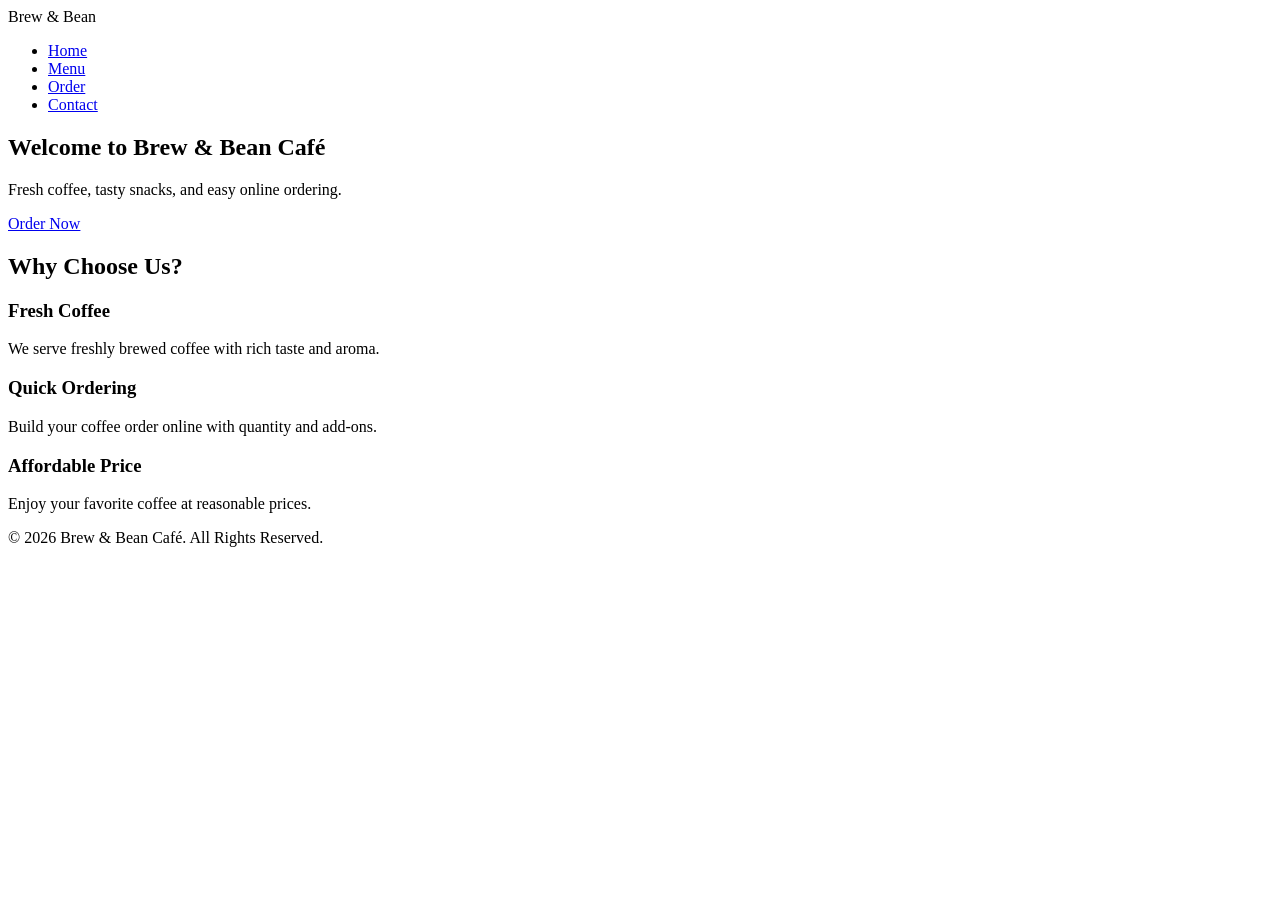
==== index.html @ 56392249 "Add files via upload" ====
<!DOCTYPE html>
<html lang="en">
<head>
    <meta charset="UTF-8">
    <meta name="viewport" content="width=device-width, initial-scale=1.0">
    <title>Home | Brew & Bean Café</title>
    <!--link rel="stylesheet" href="style.css"-->
</head>
<body>

    <nav class="navbar">
        <div class="logo">Brew & Bean</div>

        <ul class="nav-links">
            <li><a class="active" href="index.html">Home</a></li>
            <li><a href="menu.html">Menu</a></li>
            <li><a href="order.html">Order</a></li>
            <li><a href="contact.html">Contact</a></li>
        </ul>
    </nav>

    <section class="hero">
        <div class="hero-content">
            <h1>Welcome to Brew & Bean Café</h1>
            <p>Fresh coffee, tasty snacks, and easy online ordering.</p>
            <a href="order.html" class="btn">Order Now</a>
        </div>
    </section>

    <section class="section">
        <h2>Why Choose Us?</h2>

        <div class="feature-box">
            <div class="card">
                <h3>Fresh Coffee</h3>
                <p>We serve freshly brewed coffee with rich taste and aroma.</p>
            </div>

            <div class="card">
                <h3>Quick Ordering</h3>
                <p>Build your coffee order online with quantity and add-ons.</p>
            </div>

            <div class="card">
                <h3>Affordable Price</h3>
                <p>Enjoy your favorite coffee at reasonable prices.</p>
            </div>
        </div>
    </section>

    <footer>
        <p>&copy; 2026 Brew & Bean Café. All Rights Reserved.</p>
    </footer>

</body>
</html>
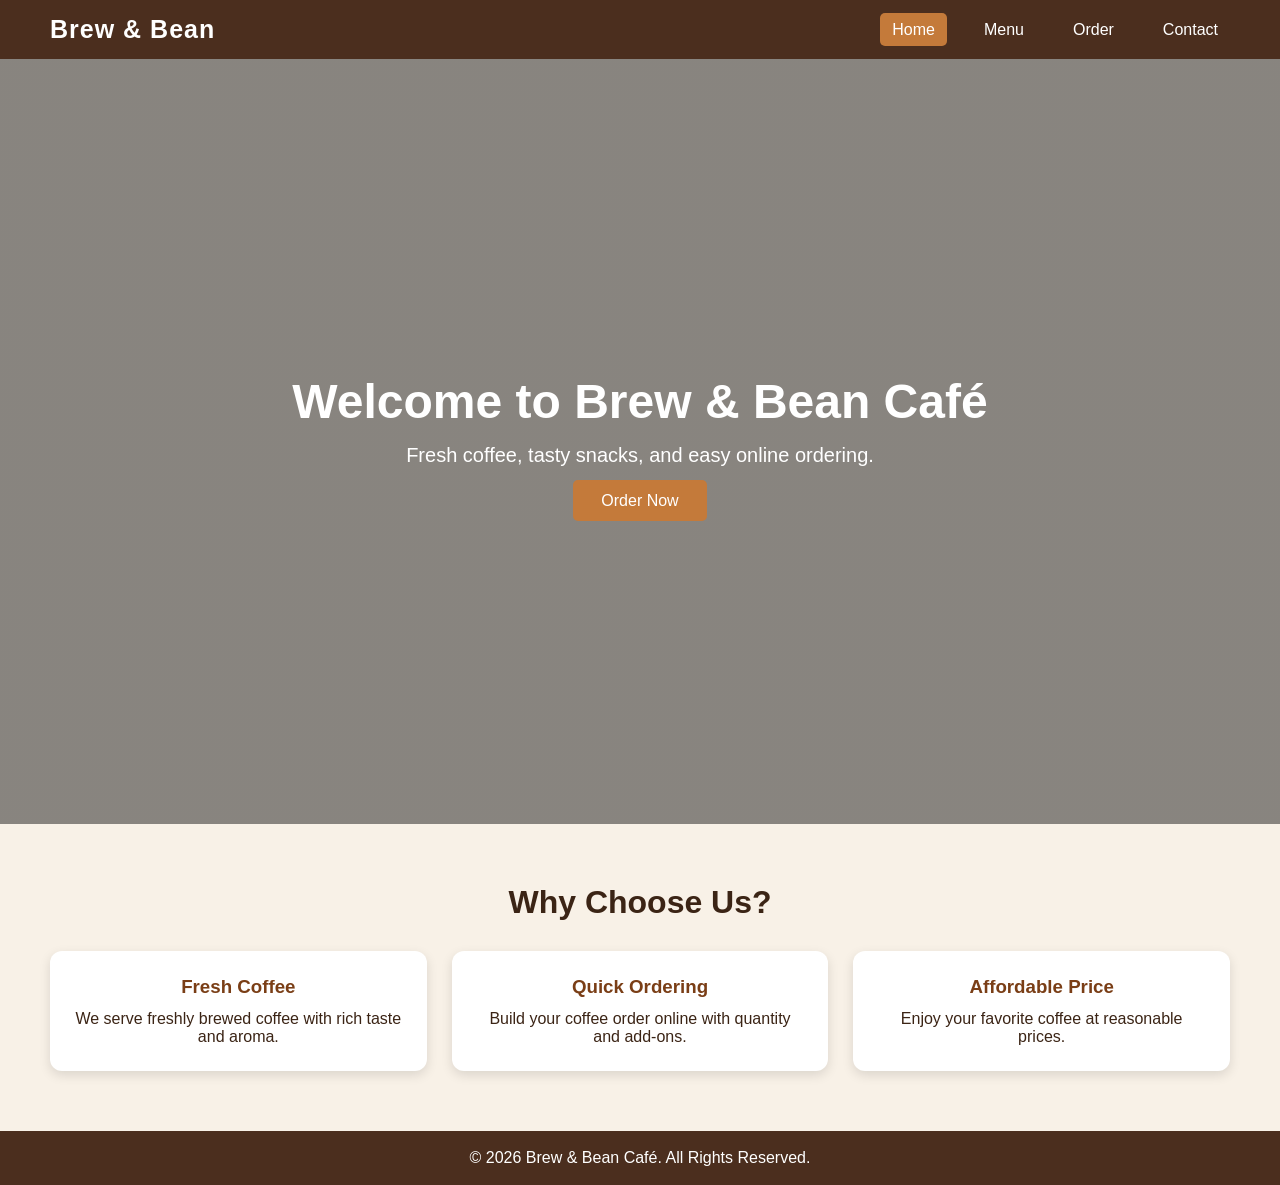
==== commit 3547aab8: "link css" ====
--- a/index.html
+++ b/index.html
@@ -4,7 +4,7 @@
     <meta charset="UTF-8">
     <meta name="viewport" content="width=device-width, initial-scale=1.0">
     <title>Home | Brew & Bean Café</title>
-    <!--link rel="stylesheet" href="style.css"-->
+    <link rel="stylesheet" href="style.css">
 </head>
 <body>
 
--- a/style.css
+++ b/style.css
@@ -0,0 +1,269 @@
+* {
+    margin: 0;
+    padding: 0;
+    box-sizing: border-box;
+}
+
+body {
+    font-family: Arial, sans-serif;
+    background: #f8f1e7;
+    color: #3b2415;
+}
+
+/* Navigation Bar */
+.navbar {
+    background: #4b2e1e;
+    color: white;
+    display: flex;
+    justify-content: space-between;
+    align-items: center;
+    padding: 15px 50px;
+}
+
+.logo {
+    font-size: 25px;
+    font-weight: bold;
+    letter-spacing: 1px;
+}
+
+.nav-links {
+    list-style: none;
+    display: flex;
+    gap: 25px;
+}
+
+.nav-links li {
+    display: inline-block;
+}
+
+.nav-links a {
+    color: white;
+    text-decoration: none;
+    font-size: 16px;
+    padding: 8px 12px;
+    border-radius: 5px;
+}
+
+.nav-links a:hover,
+.nav-links a.active {
+    background: #c47a3a;
+}
+
+/* Home Hero */
+.hero {
+    height: 85vh;
+    background: linear-gradient(rgba(0,0,0,0.45), rgba(0,0,0,0.45)),
+                url("https://images.unsplash.com/photo-1495474472287-4d71bcdd2085");
+    background-size: cover;
+    background-position: center;
+    display: flex;
+    justify-content: center;
+    align-items: center;
+    text-align: center;
+    color: white;
+}
+
+.hero-content h1 {
+    font-size: 48px;
+    margin-bottom: 15px;
+}
+
+.hero-content p {
+    font-size: 20px;
+    margin-bottom: 25px;
+}
+
+.btn {
+    background: #c47a3a;
+    color: white;
+    padding: 12px 28px;
+    text-decoration: none;
+    border-radius: 5px;
+}
+
+.btn:hover {
+    background: #9b5d27;
+}
+
+/* Page Header */
+.page-header {
+    background: #f1dfc8;
+    text-align: center;
+    padding: 50px 20px;
+}
+
+.page-header h1 {
+    font-size: 38px;
+    margin-bottom: 10px;
+}
+
+.page-header p {
+    font-size: 18px;
+}
+
+/* Common Section */
+.section {
+    padding: 60px 50px;
+    text-align: center;
+}
+
+.section h2 {
+    font-size: 32px;
+    margin-bottom: 30px;
+}
+
+/* Feature and Menu Cards */
+.feature-box,
+.menu-box {
+    display: grid;
+    grid-template-columns: repeat(3, 1fr);
+    gap: 25px;
+}
+
+.card,
+.contact-card {
+    background: white;
+    padding: 25px;
+    border-radius: 12px;
+    box-shadow: 0 4px 12px rgba(0,0,0,0.12);
+}
+
+.card h3,
+.contact-card h3 {
+    margin-bottom: 12px;
+    color: #7a3e16;
+}
+
+.card span {
+    display: inline-block;
+    margin-top: 15px;
+    font-weight: bold;
+    color: #9b5d27;
+    font-size: 20px;
+}
+
+/* Order Page */
+.order-section {
+    background: #fff7ed;
+}
+
+.order-container {
+    display: flex;
+    justify-content: center;
+    gap: 40px;
+    text-align: left;
+}
+
+.order-form,
+.summary-box {
+    background: white;
+    width: 370px;
+    padding: 25px;
+    border-radius: 12px;
+    box-shadow: 0 4px 12px rgba(0,0,0,0.12);
+}
+
+.order-form label {
+    display: block;
+    margin-top: 15px;
+    font-weight: bold;
+}
+
+.order-form select,
+.order-form input[type="number"] {
+    width: 100%;
+    padding: 10px;
+    margin-top: 6px;
+    border: 1px solid #ccc;
+    border-radius: 5px;
+}
+
+.order-form h3 {
+    margin-top: 20px;
+    color: #7a3e16;
+}
+
+.checkbox-label {
+    font-weight: normal !important;
+}
+
+.summary-box p {
+    margin: 15px 0;
+}
+
+.summary-box h2 {
+    color: #7a3e16;
+    margin-top: 20px;
+}
+
+.place-btn {
+    width: 100%;
+    padding: 12px;
+    background: #4b2e1e;
+    color: white;
+    border: none;
+    margin-top: 20px;
+    border-radius: 5px;
+    cursor: pointer;
+    font-size: 16px;
+}
+
+.place-btn:hover {
+    background: #7a3e16;
+}
+
+#message {
+    margin-top: 15px;
+    color: green;
+    font-weight: bold;
+}
+
+/* Contact Page */
+.contact-box {
+    display: grid;
+    grid-template-columns: repeat(3, 1fr);
+    gap: 25px;
+}
+
+/* Footer */
+footer {
+    background: #4b2e1e;
+    color: white;
+    text-align: center;
+    padding: 18px;
+}
+
+/* Responsive */
+@media screen and (max-width: 768px) {
+    .navbar {
+        flex-direction: column;
+        gap: 15px;
+        padding: 20px;
+    }
+
+    .nav-links {
+        flex-direction: column;
+        text-align: center;
+        gap: 10px;
+    }
+
+    .hero-content h1 {
+        font-size: 32px;
+    }
+
+    .feature-box,
+    .menu-box,
+    .contact-box {
+        grid-template-columns: 1fr;
+    }
+
+    .order-container {
+        flex-direction: column;
+        align-items: center;
+    }
+
+    .order-form,
+    .summary-box {
+        width: 90%;
+    }
+}
